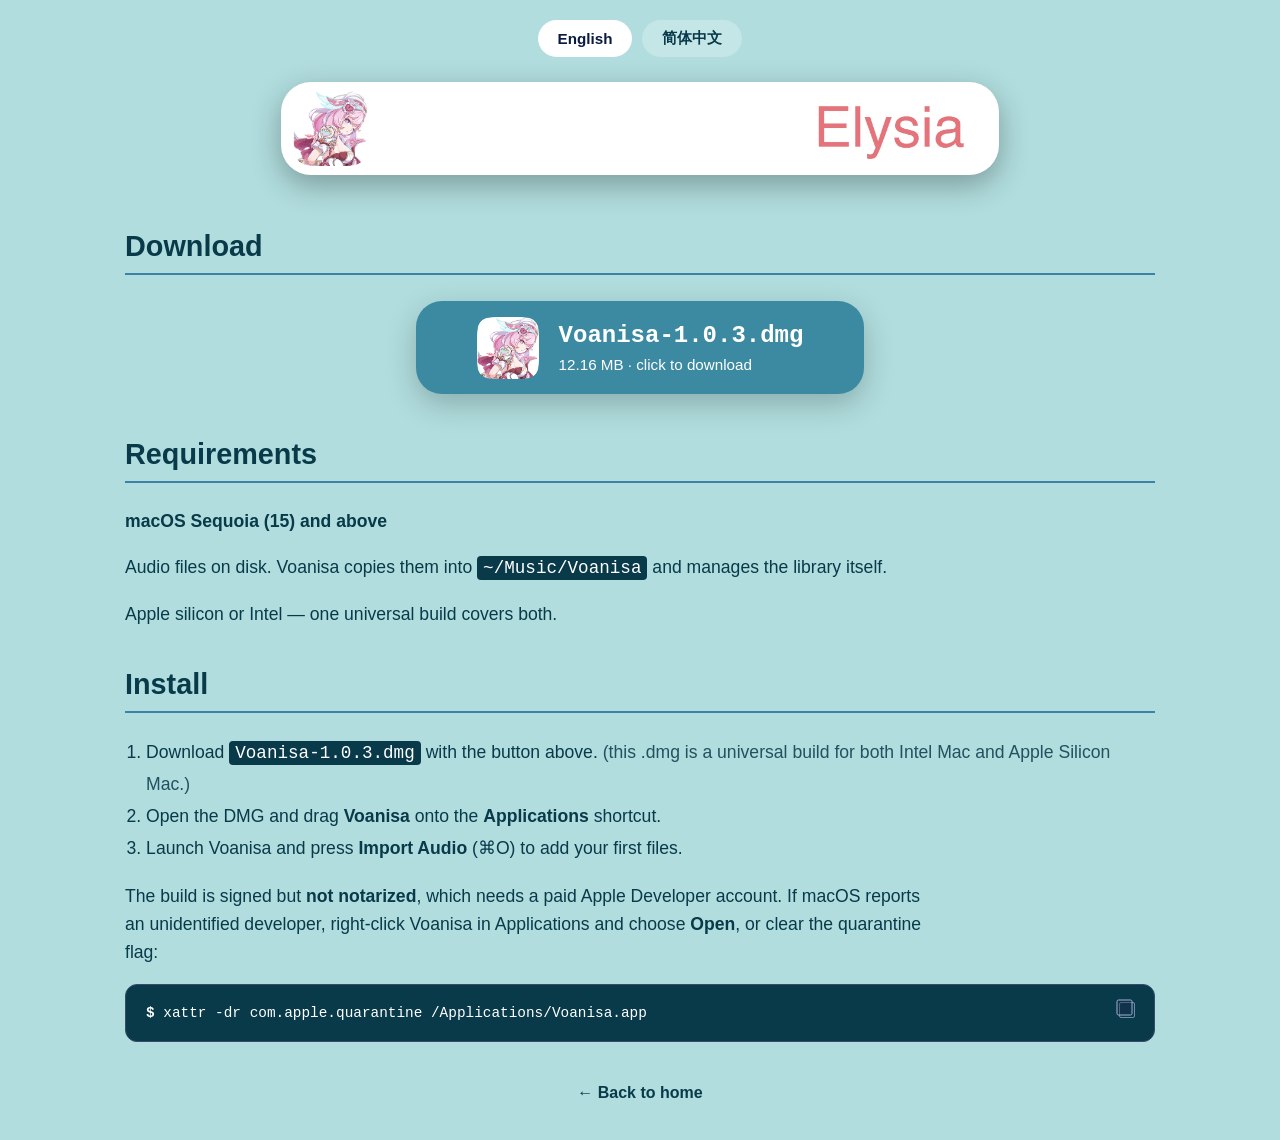
==== Downloads/index.html @ 9d199e4e "Paint the download card in the new blue" ====
<!DOCTYPE html>
<html lang="en" class="lang-en">
<head>
    <meta charset="UTF-8">
    <meta name="viewport" content="width=device-width, initial-scale=1.0, maximum-scale=1.0, user-scalable=yes">
    <title>Download Voanisa</title>
    <style>
        /* 正文栏宽度：各栏目标题下的横线要等长，就得让正文栏有确定宽度。
           原先 .content-section 只有内联的 padding，宽度由最长段落撑开，随内容
           浮动（实测 1069px），横线长度因此对不齐。1030px 正文 + 左右各 20px
           padding = 1070px。 */
        :root {
            --ink: #083A4A;
            --rule: #3C82A6;
            --card: #3C8AA1;
            --content-column: 1070px;
        }

        body {
            background-color: #B1DDDE;
            color: var(--ink);
            font-family: -apple-system, BlinkMacSystemFont, "Segoe UI", Roboto, Helvetica, Arial, sans-serif;
            display: flex;
            flex-direction: column;
            align-items: center;
            justify-content: center;
            min-height: 100vh;
            text-align: center;
            margin: 0;
            padding: 20px;
            box-sizing: border-box;
        }

        /* 顶部卡片：与主页保持一致，白边相比原来缩小 50%。
           logo 高 50px；卡片高 70px -> 上下白边各 10px；
           左右白边由 padding 决定，25px -> 12.5px。 */
        .logo-wrapper {
            background-color: #ffffff;
            border-radius: 30px;
            padding: 9px 12.5px;
            display: flex;
            align-items: center;
            justify-content: center;
            gap: 0;
            margin-bottom: 25px;
            box-shadow: 0 10px 30px rgba(0,0,0,0.3);
            min-height: 87.5px;
            box-sizing: border-box;
        }

        /* 相比原来扩大 50%：高度 50px -> 75px（width: auto 保持长宽同比） */
        .logo-img {
            height: 75px;
            width: auto;
            display: block;
            /* 圆角方形（此前试过胶囊形，现改回） */
            border-radius: 18px;
        }

        .logo-img.logo-3 {
            display: none !important;
        }

        /* ========== 电脑端版本号一行，有空格 ========== */
        .version-block .v-line {
            display: inline;
        }
        .version-block .v-line:first-child::after {
            content: "\00a0\00a0\00a0\00a0\00a0\00a0";
            white-space: pre;
        }

        p {
            font-size: 1.1rem;
            line-height: 1.6;
            
            max-width: 800px;
            text-align: left;
            word-break: break-word;
            overflow-wrap: break-word;
            hyphens: auto;
        }

        /* 宽度贴合文字：由脚本按「两个按钮中较宽的那个」统一设置，
           因此两者等宽又不会在宽屏上被拉伸。 */
        .btn-github {
            display: inline-block;
            background-color: var(--ink);
            color: #ffffff;
            padding: 14px 32px;
            border-radius: 30px;
            text-decoration: none;
            font-weight: 600;
            font-size: 1.1rem;
            transition: transform 0.2s ease, box-shadow 0.2s ease;
            text-align: center;
            box-sizing: border-box;
            white-space: nowrap;
        }

        .btn-github:hover {
            transform: translateY(-2px);
            box-shadow: 0 8px 20px rgba(255,255,255,0.2);
        }

        .code-container {
            position: relative;
            margin-bottom: 20px;
            max-width: 100%;
            box-sizing: border-box;
        }

        pre {
            background-color: var(--ink);
            border-radius: 12px;
            padding: 20px;
            overflow-x: auto;
            color: #ffffff;
            font-family: 'Menlo', 'Monaco', 'Courier New', monospace;
            border: 1px solid #3a4a6a;
            font-size: 0.9rem;
            white-space: pre-wrap;
            word-break: break-all;
            overflow-wrap: break-word;
            text-align: left;
            margin: 0;
            padding-right: 20px;
        }

        /* 有复制按钮的pre，添加右侧padding */
        .code-container.has-copy-btn pre {
            padding-right: 70px;
        }

        .code-dollar {
            color: #ffffff;
            font-weight: bold;
        }

        /* 行内代码（如 Voanisa-1.0.8.dmg）整体不拆分：一行放不下时整块挪到下一行，
           而不是在「.」处断成两半。只有单块长过一整行时才允许断开，避免溢出。 */
        code {
            white-space: nowrap;
            word-break: normal;
            overflow-wrap: break-word;
            hyphens: none;
        }

        .copy-btn {
            position: absolute;
            top: 12px;
            right: 12px;
            background: transparent;
            border: none;
            cursor: pointer;
            padding: 6px;
            border-radius: 6px;
            transition: background 0.2s ease;
            display: flex;
            align-items: center;
            justify-content: center;
        }

        .copy-btn:hover {
            background-color: rgba(255, 255, 255, 0.08);
        }

        .copy-icon {
            position: relative;
            width: 18px;
            height: 18px;
        }

        .square-back {
            position: absolute;
            top: 0;
            left: 0;
            width: 14px;
            height: 14px;
            border: 1.5px solid #a0b0d0;
            border-radius: 2px;
            opacity: 0.7;
            transition: all 0.2s ease;
        }

        .square-front {
            position: absolute;
            bottom: 0;
            right: 0;
            width: 14px;
            height: 14px;
            border: 1.5px solid #a0b0d0;
            border-radius: 2px;
            background-color: rgba(30, 42, 74, 0.4);
            transition: all 0.2s ease;
            transform: translate(-4.5px, -4.5px);
        }

        .copy-btn:hover .square-back,
        .copy-btn:hover .square-front {
            border-color: #ffffff;
        }

        .copy-btn.copied .square-back,
        .copy-btn.copied .square-front {
            background-color: #ffffff;
            border-color: transparent;
            opacity: 1;
        }

        .contact-section {
            margin-top: 40px;
            padding: 20px 0;
            text-align: center;
        }

        .contact-section h2 {
            font-size: 2rem;
            color: var(--ink);
            font-weight: bold;
            margin-bottom: 8px;
            display: inline-block;
        }

        .contact-divider {
            width: 60px;
            height: 2px;
            background-color: var(--rule);
            margin: 0 auto 20px auto;
        }

        .contact-items {
            display: flex;
            flex-direction: column;
            align-items: center;
            gap: 12px;
            margin-bottom: 12px;
        }

        .contact-item {
            display: flex;
            align-items: center;
            gap: 8px;
            color: var(--ink);
            font-size: 1.1rem;
        }

        .contact-label {
            font-weight: bold;
            color: var(--ink);
        }

        .contact-item a {
            color: var(--ink);
            text-decoration: none;
            transition: opacity 0.2s;
        }

        .contact-item a:hover {
            text-decoration: underline;
            opacity: 0.8;
        }

        .contact-hint {
            font-size: 0.85rem;
            color: var(--ink);
            opacity: 0.7;
            margin-top: 6px;
        }

        .disclaimer-container {
            width: 100%;
            max-width: 800px;
            margin: 0 auto;
            padding-top: 20px;
            text-align: left;
            box-sizing: border-box;
        }

        .disclaimer {
            font-size: 0.75rem;
            color: var(--ink);
            opacity: 0.7;
            line-height: 1.4;
            word-wrap: break-word;
            word-break: break-word;
        }

        .disclaimer p {
            margin-bottom: 4px;
            padding-left: 2em;
            text-indent: -2em;
        }

        .install-note {
            font-size: 1.1rem;
            line-height: 1.6;
            
            max-width: 800px;
            text-align: left;
            color: var(--ink);
            margin-top: 0;
            margin-bottom: 10px;
            word-break: break-word;
            overflow-wrap: break-word;
        }
        .install-note strong {
            font-weight: bold;
            color: var(--ink);
        }
        .install-note .small-link-text {
            font-size: 0.825rem;
            display: inline-block;
        }
        .install-note a {
            color: var(--ink);
            text-decoration: underline;
        }
        .install-note a:hover {
            opacity: 0.8;
        }

        /* 正文栏本身要有确定宽度，横线长度才稳定 */
        .content-section {
            width: 100%;
            max-width: var(--content-column);
            box-sizing: border-box;
        }

        /* 修改所有正文段落和标题的换行 */
        .content-section h2 {
            word-break: break-word;
            overflow-wrap: break-word;
        }

        .content-section p {
            word-break: break-word;
            overflow-wrap: break-word;
            hyphens: auto;
        }

        /* 特别处理无复制按钮的pre */
        .code-container:not(.has-copy-btn) pre {
            padding-right: 20px;
            word-break: break-all;
            overflow-wrap: anywhere;
        }

        /* ========== 手机端 ========== */
        @media (max-width: 690.98px) {
            .logo-img.logo-1,
            .logo-img.logo-2 {
                display: none !important;
            }
            .logo-img.logo-3 {
                display: block !important;
                /* 与桌面同样扩大 50%：42px -> 63px */
                height: 63px;
            }
            /* 移动端与主页一致：logo 高 42px，卡片高 61px -> 上下白边各 9.5px，左右 9px */
            .logo-wrapper {
                padding: 8px 9px !important;
                min-height: 76.25px;
                box-sizing: border-box;
            }

            .version-block .v-line {
                display: block !important;
                margin: 0 !important;
                line-height: 1.6 !important;
            }
            .version-block .v-line:first-child::after {
                content: "" !important;
            }
            .version-block {
                text-align: center !important;
                letter-spacing: 0 !important;
                font-size: 0.95rem !important;
                margin-top: -10px !important;
                margin-bottom: 30px !important;
            }

            .tagline {
                text-align: center !important;
            }
        }

        /* ===== 强制 Demo 图片居中且与代码块等宽 ===== */
        .demo-pictures {
            margin-top: 10px;
            width: 100%;
            display: flex;
            flex-direction: column;
            align-items: center;
            justify-content: center;
            box-sizing: border-box;
        }

        .demo-pictures p {
            width: 100%;
            margin: 16px 0;
            text-align: center;
            display: flex;
            justify-content: center;
            box-sizing: border-box;
        }

        .demo-pictures img {
            display: block;
            width: 100% !important;
            max-width: 100% !important;
            height: auto;
            margin: 0 auto !important;
            border-radius: 8px;
            box-shadow: 0 8px 24px rgba(0,0,0,0.4);
            border: 1px solid #2a3a5a;
            box-sizing: border-box;
            object-fit: contain;
        }

        @media (max-width: 690.98px) {
            .demo-pictures img {
                width: 100% !important;
                max-width: 100% !important;
                margin: 0 auto !important;
            }
        }

        /* ===== 新增：环境要求粗体样式 ===== */
        .env-requirements {
            font-size: 1.1rem;
            line-height: 1.6;
            
            max-width: 800px;
            text-align: left;
            color: var(--ink);
            font-weight: bold;
            margin: 10px 0 20px 0;
            word-break: break-word;
            overflow-wrap: break-word;
        }

        /* ========== 语言切换 ========== */
        .lang-switch {
            display: flex;
            gap: 10px;
            margin-bottom: 25px;
        }

        .lang-btn {
            background-color: rgba(255,255,255,0.25);
            color: var(--ink);
            border: none;
            padding: 8px 20px;
            border-radius: 20px;
            font-family: inherit;
            font-size: 0.95rem;
            font-weight: 600;
            cursor: pointer;
            transition: background-color 0.2s ease, transform 0.2s ease;
        }

        .lang-btn:hover {
            background-color: rgba(255,255,255,0.4);
            transform: translateY(-1px);
        }

        .lang-btn.active {
            background-color: #ffffff;
            color: #0a1b3f;
        }

        /* 只显示当前语言的内容 */
        .lang-zh [data-lang="en"],
        .lang-en [data-lang="zh"] {
            display: none !important;
        }

        /* ========== 下载按钮 ========== */
        /* 标题下的横线要和下面各栏目的等长。下面各栏目的横线撑满正文栏内容框，
           即 --content-column 减去左右各 20px 的 padding，所以这里也用同一算式，
           再用 auto 外边距居中，两端即与正文栏对齐。 */
        .download-heading {
            font-size: 1.8rem;
            border-bottom: 2px solid var(--rule);
            padding-bottom: 10px;
            width: calc(min(100%, var(--content-column)) - 40px);
            margin: 30px auto 0;
            text-align: left;
            box-sizing: border-box;
        }

        /* 下载卡片：居中，宽度占 75% 且不超过 448px，宽高比 4.8:1，
           并限制最大高度，避免在宽窗口上被拉成一大块。

           图标/文字的上下留白 = (卡片高度 - 图标高度) / 2，padding 会被居中
           吸收掉，改它看不出区别，只能靠降高度。原来 560px 宽、4.5:1，高
           124.4px，图标(62px)上下各留 31.2px。现在宽减 20% 到 448px，高减
           25% 到 93.3px，即 4.8:1，留白随之减半到 15.7px。 */
        .download-card {
            display: flex;
            align-items: center;
            justify-content: center;
            gap: 20px;
            width: 75%;
            max-width: 448px;
            aspect-ratio: 4.8 / 1;
            max-height: 94px;
            margin: 26px auto 0;
            padding: 7px 22px;
            background-color: var(--card);
            border-radius: 26px;
            text-decoration: none;
            box-sizing: border-box;
            box-shadow: 0 10px 30px rgba(0,0,0,0.22);
            transition: transform 0.2s ease, box-shadow 0.2s ease;
        }

        .download-card:hover {
            transform: translateY(-2px);
            box-shadow: 0 14px 34px rgba(0,0,0,0.30);
        }

        /* 图标尺寸受限，不随卡片无限放大 */
        .download-card-icon {
            height: 62px;
            width: auto;
            border-radius: 14px;
            display: block;
            flex-shrink: 0;
        }

        .download-card-text {
            display: flex;
            flex-direction: column;
            align-items: flex-start;   /* 文件名与大小左对齐 */
            text-align: left;          /* 覆盖 body 的居中 */
            gap: 5px;
            color: #ffffff;
            min-width: 0;
        }

        .download-card-name {
            font-family: ui-monospace, SFMono-Regular, Menlo, Consolas, monospace;
            font-size: 1.5rem;
            font-weight: 700;
            line-height: 1.2;
            word-break: break-all;
        }

        .download-card-size {
            font-size: 0.95rem;
            
        }

        /* 窄屏：卡片过扁会挤，改为更高更宽 */
        @media (max-width: 690.98px) {
            .download-heading {
                font-size: 1.5rem;
            }
            .download-card {
                width: 92%;
                max-width: none;
                aspect-ratio: 4.5 / 1;
                max-height: none;
                gap: 12px;
                padding: 6px 16px;
                border-radius: 18px;
            }
            .download-card-icon {
                height: 46px;
                border-radius: 11px;
            }
            .download-card-name {
                font-size: 1.05rem;
            }
            .download-card-size {
                font-size: 0.85rem;
            }
        }

        .back-home {
            display: inline-block;
            color: var(--ink);
            text-decoration: none;
            font-weight: 600;
            font-size: 1rem;
        }

        .back-home:hover {
            text-decoration: underline;
        }
    </style>
</head>
<body>

    <div class="lang-switch">
        <button class="lang-btn active" type="button" data-lang-set="en" onclick="setLanguage('en')">English</button>
        <button class="lang-btn" type="button" data-lang-set="zh" onclick="setLanguage('zh')">简体中文</button>
    </div>

    <div class="logo-wrapper">
        <img src="../images/logo1.jpg" alt="Voanisa icon" class="logo-img logo-1">
        <img src="../images/logo2.jpg" alt="Voanisa" class="logo-img logo-2">
        <img src="../images/logo3.jpg" alt="Voanisa" class="logo-img logo-3">
    </div>

    <h2 class="download-heading" data-lang="en">Download</h2>
    <h2 class="download-heading" data-lang="zh">下载</h2>

    <a href="https://github.com/Sha0huaZhang/Voanisa/releases/latest/download/Voanisa-1.0.3.dmg" class="download-card">
        <img src="../images/logo1.jpg" alt="" class="download-card-icon">
        <span class="download-card-text">
            <span class="download-card-name">Voanisa-1.0.3.dmg</span>
            <span class="download-card-size" data-lang="en">12.16 MB · click to download</span>
            <span class="download-card-size" data-lang="zh">12.16 MB · 点击下载</span>
        </span>
    </a>

    <div class="content-section" style="margin: 0 auto; padding: 20px; color: var(--ink); text-align: left;">

        <h2 style="font-size: 1.8rem; border-bottom: 2px solid var(--rule); padding-bottom: 10px;" data-lang="en">Requirements</h2>
        <h2 style="font-size: 1.8rem; border-bottom: 2px solid var(--rule); padding-bottom: 10px;" data-lang="zh">系统要求</h2>
        <p style="font-size: 1.1rem; line-height: 1.6; font-weight: bold;" data-lang="en">macOS Sequoia (15) and above</p>
        <p style="font-size: 1.1rem; line-height: 1.6; font-weight: bold;" data-lang="zh">macOS Sequoia (15) 或更高版本</p>
        <p style="font-size: 1.1rem; line-height: 1.6; " data-lang="en">Audio files on disk. Voanisa copies them into <code style="background-color: var(--ink); color: #ffffff; padding: 2px 6px; border-radius: 4px;">~/Music/Voanisa</code> and manages the library itself.</p>
        <p style="font-size: 1.1rem; line-height: 1.6; " data-lang="zh">本地磁盘上的音频文件。Voanisa 会把它们复制到 <code style="background-color: var(--ink); color: #ffffff; padding: 2px 6px; border-radius: 4px;">~/Music/Voanisa</code>，并自行管理曲库。</p>
        <p style="font-size: 1.1rem; line-height: 1.6; " data-lang="en">Apple silicon or Intel — one universal build covers both.</p>
        <p style="font-size: 1.1rem; line-height: 1.6; " data-lang="zh">Apple 芯片或 Intel 均可 —— 通用版已同时支持。</p>

        <h2 style="font-size: 1.8rem; border-bottom: 2px solid var(--rule); padding-bottom: 10px; margin-top: 40px;" data-lang="en">Install</h2>
        <h2 style="font-size: 1.8rem; border-bottom: 2px solid var(--rule); padding-bottom: 10px; margin-top: 40px;" data-lang="zh">安装</h2>

        <ol style="font-size: 1.1rem; line-height: 1.8; padding-left: 1.2em;" data-lang="en">
            <li>Download <code style="background-color: var(--ink); color: #ffffff; padding: 2px 6px; border-radius: 4px;">Voanisa-1.0.3.dmg</code> with the button above. <span style="opacity: 0.85;">(this .dmg is a universal build for both Intel Mac and Apple Silicon Mac.)</span></li>
            <li>Open the DMG and drag <strong>Voanisa</strong> onto the <strong>Applications</strong> shortcut.</li>
            <li>Launch Voanisa and press <strong>Import Audio</strong> (⌘O) to add your first files.</li>
        </ol>
        <ol style="font-size: 1.1rem; line-height: 1.8; padding-left: 1.2em;" data-lang="zh">
            <li>点击上方按钮下载 <code style="background-color: var(--ink); color: #ffffff; padding: 2px 6px; border-radius: 4px;">Voanisa-1.0.3.dmg</code>。<span style="opacity: 0.85;">（此 .dmg 为 Intel Mac 和 Apple Silicon Mac 通用版本）</span></li>
            <li>打开 DMG，把 <strong>Voanisa</strong> 拖到 <strong>Applications</strong> 快捷方式上。</li>
            <li>启动 Voanisa，点「导入音频」（⌘O）添加第一批文件。</li>
        </ol>

        <p style="font-size: 1.1rem; line-height: 1.6; " data-lang="en">
            The build is signed but <strong>not notarized</strong>, which needs a paid Apple Developer account. If macOS reports an unidentified developer, right-click Voanisa in Applications and choose <strong>Open</strong>, or clear the quarantine flag:
        </p>
        <p style="font-size: 1.1rem; line-height: 1.6; " data-lang="zh">
            安装包已签名，但<strong>未公证</strong>（公证需要付费的 Apple 开发者账号）。如果 macOS 提示「无法验证开发者」，可在「应用程序」中右键 Voanisa 选择<strong>打开</strong>，或清除下载隔离标记：
        </p>
        <div class="code-container has-copy-btn">
            <button class="copy-btn" onclick="copyCode(this)">
                <div class="copy-icon">
                    <div class="square-back"></div>
                    <div class="square-front"></div>
                </div>
            </button>
            <pre><span class="code-dollar">$</span> xattr -dr com.apple.quarantine /Applications/Voanisa.app</pre>
        </div>

        <div style="text-align: center; margin-top: 42px;">
            <a href="../" class="back-home">
                <span data-lang="en">&larr; Back to home</span>
                <span data-lang="zh">&larr; 返回首页</span>
            </a>
        </div>
    </div>

    <script>
        function copyCode(btn) {
            const pre = btn.parentElement.querySelector('pre');
            if (!pre) return;
            let text = pre.textContent;
            text = text.replace(/^\$\s/, '');
            navigator.clipboard.writeText(text).then(() => {
                btn.classList.add('copied');
                setTimeout(() => {
                    btn.classList.remove('copied');
                }, 2000);
            }).catch(err => {
                console.error('Failed to copy text: ', err);
            });
        }

        function setLanguage(lang) {
            const root = document.documentElement;
            root.classList.remove('lang-en', 'lang-zh');
            root.classList.add('lang-' + lang);
            root.lang = (lang === 'zh') ? 'zh-Hans' : 'en';
            document.querySelectorAll('.lang-btn').forEach(function (btn) {
                btn.classList.toggle('active', btn.getAttribute('data-lang-set') === lang);
            });
            try { localStorage.setItem('elysia-lang', lang); } catch (e) {}
            // 文字变了，按钮宽度需要重算（等一帧让显示切换生效）
            if (typeof equalizeButtons === 'function') {
                requestAnimationFrame(equalizeButtons);
            }
        }

        // 顶部两个按钮等宽：取两者中较宽的那个作为统一宽度。
        // 用脚本而不是 flex 拉伸，是因为拉伸会把按钮撑得比文字宽很多。
        function equalizeButtons() {
            const buttons = Array.from(document.querySelectorAll('.btn-github'))
                .filter(function (b) { return b.offsetParent !== null; });
            if (buttons.length < 2) return;
            buttons.forEach(function (b) { b.style.minWidth = ''; });
            const widest = Math.max.apply(null, buttons.map(function (b) {
                return b.getBoundingClientRect().width;
            }));
            buttons.forEach(function (b) { b.style.minWidth = widest + 'px'; });
        }

        (function () {
            let saved = null;
            try { saved = localStorage.getItem('elysia-lang'); } catch (e) {}
            if (saved !== 'en' && saved !== 'zh') {
                const nav = (navigator.language || 'en').toLowerCase();
                saved = nav.indexOf('zh') === 0 ? 'zh' : 'en';
            }
            setLanguage(saved);
            equalizeButtons();
            window.addEventListener('resize', equalizeButtons);
            // 字体加载完成后字宽会变，需要重算
            if (document.fonts && document.fonts.ready) {
                document.fonts.ready.then(equalizeButtons);
            }
        })();
    </script>

</body>
</html>
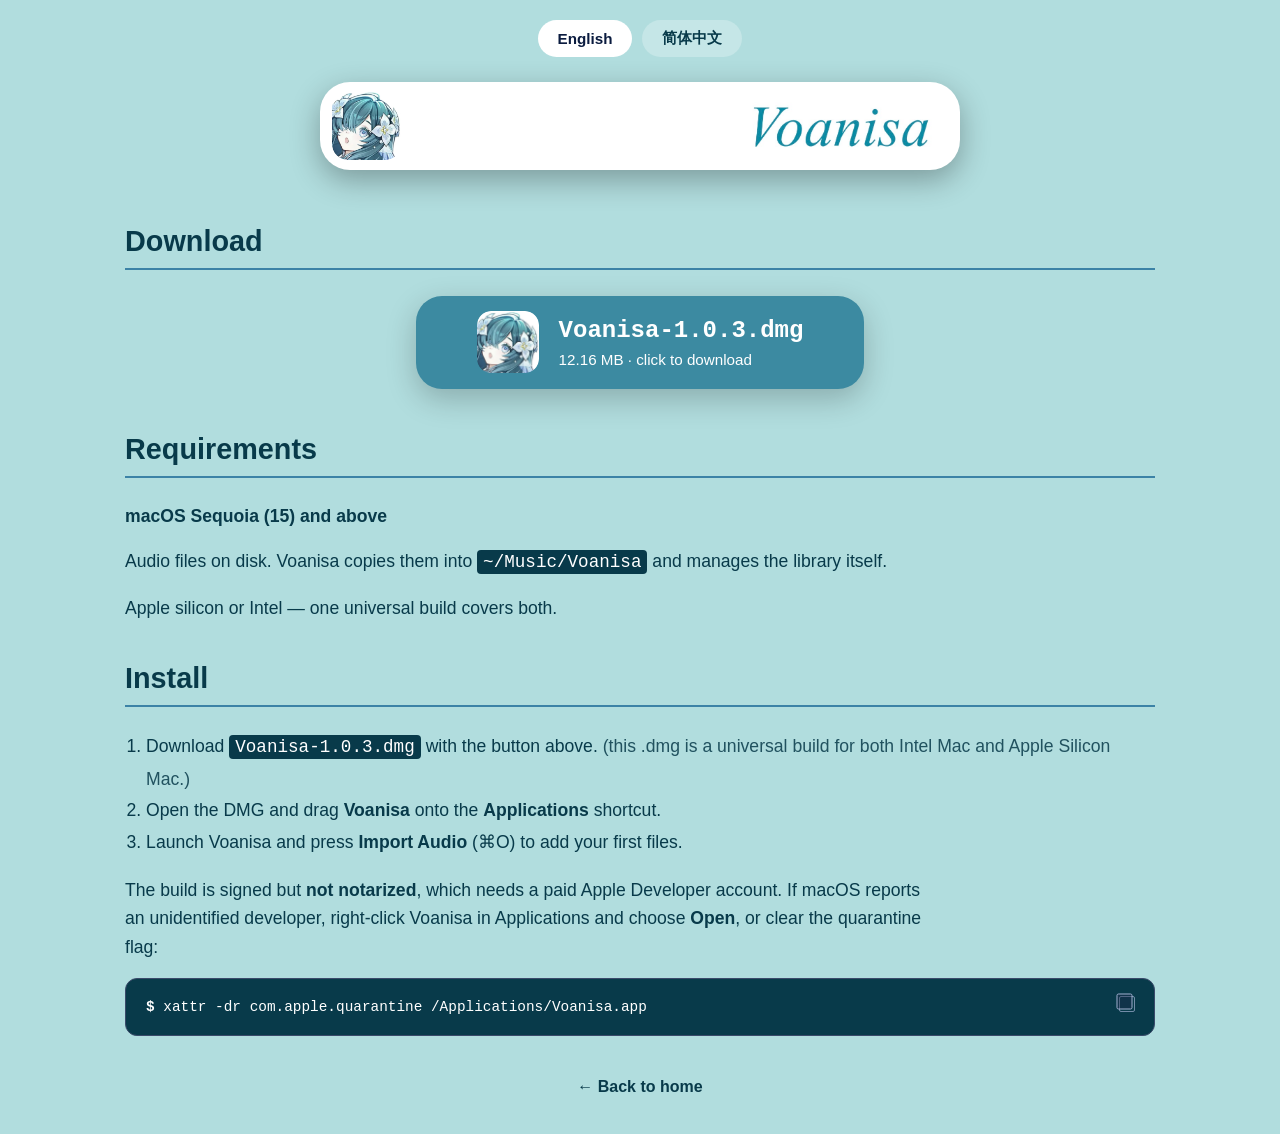
==== commit eababa43: "Use the Voanisa brand logos" ====
--- a/Downloads/index.html
+++ b/Downloads/index.html
@@ -50,11 +50,11 @@
 
         /* 相比原来扩大 50%：高度 50px -> 75px（width: auto 保持长宽同比） */
         .logo-img {
-            height: 75px;
+            height: 69px;
             width: auto;
             display: block;
             /* 圆角方形（此前试过胶囊形，现改回） */
-            border-radius: 18px;
+            border-radius: 16px;
         }
 
         .logo-img.logo-3 {
@@ -355,12 +355,13 @@
             .logo-img.logo-3 {
                 display: block !important;
                 /* 与桌面同样扩大 50%：42px -> 63px */
-                height: 63px;
+                height: auto;
+                max-width: 100%;
             }
             /* 移动端与主页一致：logo 高 42px，卡片高 61px -> 上下白边各 9.5px，左右 9px */
             .logo-wrapper {
                 padding: 8px 9px !important;
-                min-height: 76.25px;
+                min-height: 79px;
                 box-sizing: border-box;
             }
 
@@ -565,7 +566,7 @@
                 max-height: none;
                 gap: 12px;
                 padding: 6px 16px;
-                border-radius: 18px;
+                border-radius: 16px;
             }
             .download-card-icon {
                 height: 46px;
@@ -600,16 +601,16 @@
     </div>
 
     <div class="logo-wrapper">
-        <img src="../images/logo1.jpg" alt="Voanisa icon" class="logo-img logo-1">
-        <img src="../images/logo2.jpg" alt="Voanisa" class="logo-img logo-2">
-        <img src="../images/logo3.jpg" alt="Voanisa" class="logo-img logo-3">
+        <img src="../images/logo1.png?v=2" alt="Voanisa icon" class="logo-img logo-1">
+        <img src="../images/logo2.jpg?v=2" alt="Voanisa" class="logo-img logo-2">
+        <img src="../images/logo3.jpg?v=2" alt="Voanisa" class="logo-img logo-3">
     </div>
 
     <h2 class="download-heading" data-lang="en">Download</h2>
     <h2 class="download-heading" data-lang="zh">下载</h2>
 
     <a href="https://github.com/Sha0huaZhang/Voanisa/releases/latest/download/Voanisa-1.0.3.dmg" class="download-card">
-        <img src="../images/logo1.jpg" alt="" class="download-card-icon">
+        <img src="../images/logo1.png?v=2" alt="" class="download-card-icon">
         <span class="download-card-text">
             <span class="download-card-name">Voanisa-1.0.3.dmg</span>
             <span class="download-card-size" data-lang="en">12.16 MB · click to download</span>
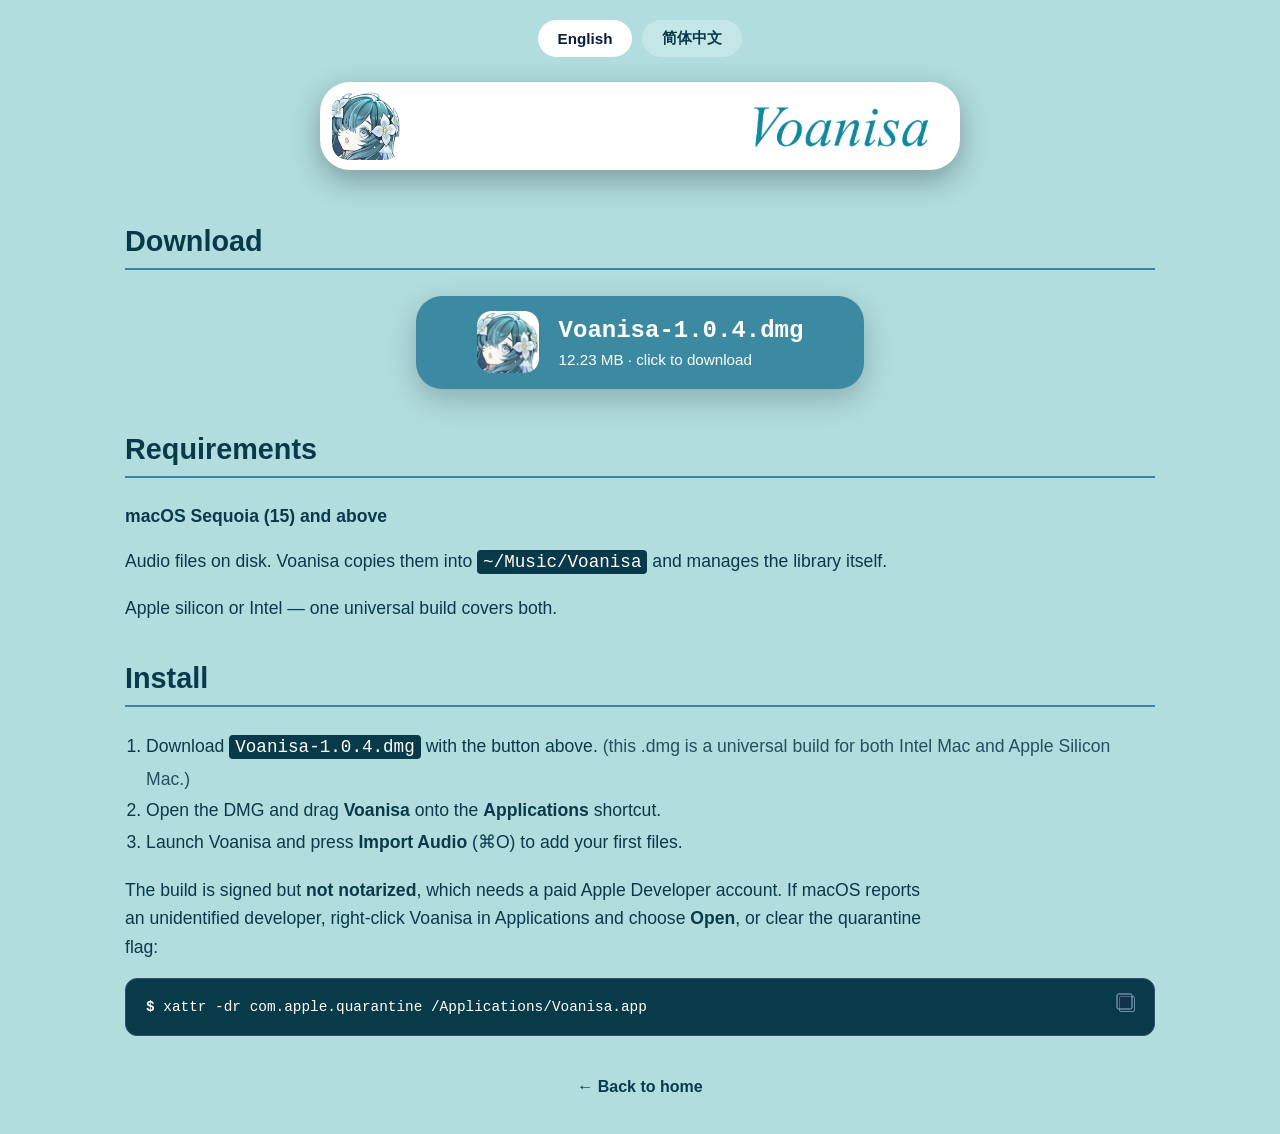
==== commit 1f6572d2: "Publish 1.0.4 on the site" ====
--- a/Downloads/index.html
+++ b/Downloads/index.html
@@ -609,12 +609,12 @@
     <h2 class="download-heading" data-lang="en">Download</h2>
     <h2 class="download-heading" data-lang="zh">下载</h2>
 
-    <a href="https://github.com/Sha0huaZhang/Voanisa/releases/latest/download/Voanisa-1.0.3.dmg" class="download-card">
+    <a href="https://github.com/Sha0huaZhang/Voanisa/releases/latest/download/Voanisa-1.0.4.dmg" class="download-card">
         <img src="../images/logo1.png?v=2" alt="" class="download-card-icon">
         <span class="download-card-text">
-            <span class="download-card-name">Voanisa-1.0.3.dmg</span>
-            <span class="download-card-size" data-lang="en">12.16 MB · click to download</span>
-            <span class="download-card-size" data-lang="zh">12.16 MB · 点击下载</span>
+            <span class="download-card-name">Voanisa-1.0.4.dmg</span>
+            <span class="download-card-size" data-lang="en">12.23 MB · click to download</span>
+            <span class="download-card-size" data-lang="zh">12.23 MB · 点击下载</span>
         </span>
     </a>
 
@@ -633,12 +633,12 @@
         <h2 style="font-size: 1.8rem; border-bottom: 2px solid var(--rule); padding-bottom: 10px; margin-top: 40px;" data-lang="zh">安装</h2>
 
         <ol style="font-size: 1.1rem; line-height: 1.8; padding-left: 1.2em;" data-lang="en">
-            <li>Download <code style="background-color: var(--ink); color: #ffffff; padding: 2px 6px; border-radius: 4px;">Voanisa-1.0.3.dmg</code> with the button above. <span style="opacity: 0.85;">(this .dmg is a universal build for both Intel Mac and Apple Silicon Mac.)</span></li>
+            <li>Download <code style="background-color: var(--ink); color: #ffffff; padding: 2px 6px; border-radius: 4px;">Voanisa-1.0.4.dmg</code> with the button above. <span style="opacity: 0.85;">(this .dmg is a universal build for both Intel Mac and Apple Silicon Mac.)</span></li>
             <li>Open the DMG and drag <strong>Voanisa</strong> onto the <strong>Applications</strong> shortcut.</li>
             <li>Launch Voanisa and press <strong>Import Audio</strong> (⌘O) to add your first files.</li>
         </ol>
         <ol style="font-size: 1.1rem; line-height: 1.8; padding-left: 1.2em;" data-lang="zh">
-            <li>点击上方按钮下载 <code style="background-color: var(--ink); color: #ffffff; padding: 2px 6px; border-radius: 4px;">Voanisa-1.0.3.dmg</code>。<span style="opacity: 0.85;">（此 .dmg 为 Intel Mac 和 Apple Silicon Mac 通用版本）</span></li>
+            <li>点击上方按钮下载 <code style="background-color: var(--ink); color: #ffffff; padding: 2px 6px; border-radius: 4px;">Voanisa-1.0.4.dmg</code>。<span style="opacity: 0.85;">（此 .dmg 为 Intel Mac 和 Apple Silicon Mac 通用版本）</span></li>
             <li>打开 DMG，把 <strong>Voanisa</strong> 拖到 <strong>Applications</strong> 快捷方式上。</li>
             <li>启动 Voanisa，点「导入音频」（⌘O）添加第一批文件。</li>
         </ol>
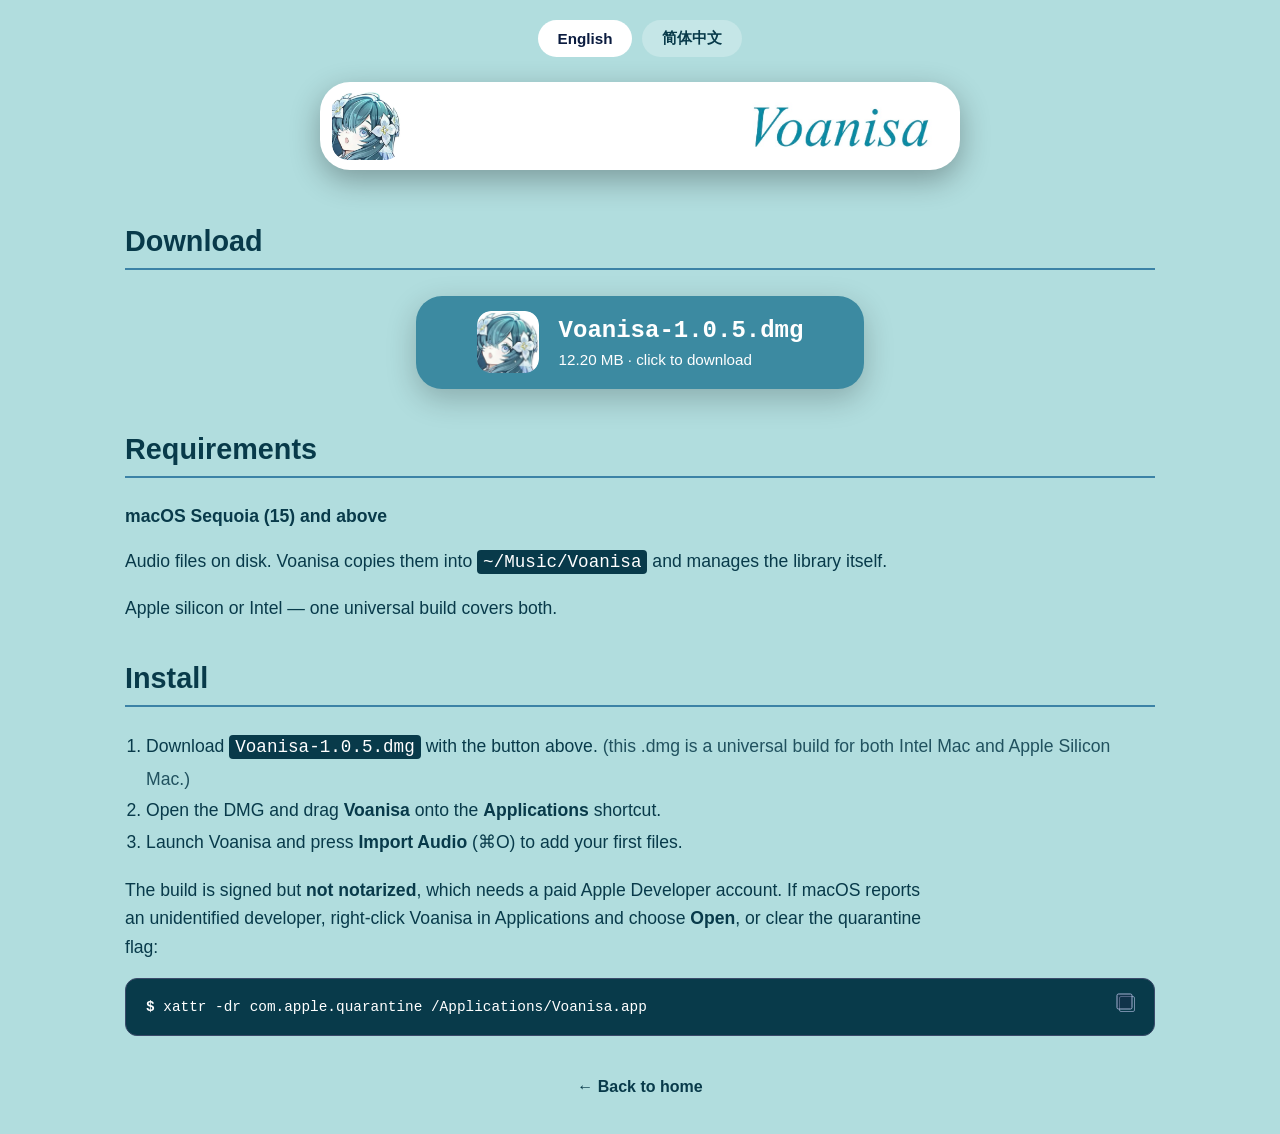
==== commit d92e0d73: "Publish 1.0.5 on the site" ====
--- a/Downloads/index.html
+++ b/Downloads/index.html
@@ -609,12 +609,12 @@
     <h2 class="download-heading" data-lang="en">Download</h2>
     <h2 class="download-heading" data-lang="zh">下载</h2>
 
-    <a href="https://github.com/Sha0huaZhang/Voanisa/releases/latest/download/Voanisa-1.0.4.dmg" class="download-card">
+    <a href="https://github.com/Sha0huaZhang/Voanisa/releases/latest/download/Voanisa-1.0.5.dmg" class="download-card">
         <img src="../images/logo1.png?v=2" alt="" class="download-card-icon">
         <span class="download-card-text">
-            <span class="download-card-name">Voanisa-1.0.4.dmg</span>
-            <span class="download-card-size" data-lang="en">12.23 MB · click to download</span>
-            <span class="download-card-size" data-lang="zh">12.23 MB · 点击下载</span>
+            <span class="download-card-name">Voanisa-1.0.5.dmg</span>
+            <span class="download-card-size" data-lang="en">12.20 MB · click to download</span>
+            <span class="download-card-size" data-lang="zh">12.20 MB · 点击下载</span>
         </span>
     </a>
 
@@ -633,12 +633,12 @@
         <h2 style="font-size: 1.8rem; border-bottom: 2px solid var(--rule); padding-bottom: 10px; margin-top: 40px;" data-lang="zh">安装</h2>
 
         <ol style="font-size: 1.1rem; line-height: 1.8; padding-left: 1.2em;" data-lang="en">
-            <li>Download <code style="background-color: var(--ink); color: #ffffff; padding: 2px 6px; border-radius: 4px;">Voanisa-1.0.4.dmg</code> with the button above. <span style="opacity: 0.85;">(this .dmg is a universal build for both Intel Mac and Apple Silicon Mac.)</span></li>
+            <li>Download <code style="background-color: var(--ink); color: #ffffff; padding: 2px 6px; border-radius: 4px;">Voanisa-1.0.5.dmg</code> with the button above. <span style="opacity: 0.85;">(this .dmg is a universal build for both Intel Mac and Apple Silicon Mac.)</span></li>
             <li>Open the DMG and drag <strong>Voanisa</strong> onto the <strong>Applications</strong> shortcut.</li>
             <li>Launch Voanisa and press <strong>Import Audio</strong> (⌘O) to add your first files.</li>
         </ol>
         <ol style="font-size: 1.1rem; line-height: 1.8; padding-left: 1.2em;" data-lang="zh">
-            <li>点击上方按钮下载 <code style="background-color: var(--ink); color: #ffffff; padding: 2px 6px; border-radius: 4px;">Voanisa-1.0.4.dmg</code>。<span style="opacity: 0.85;">（此 .dmg 为 Intel Mac 和 Apple Silicon Mac 通用版本）</span></li>
+            <li>点击上方按钮下载 <code style="background-color: var(--ink); color: #ffffff; padding: 2px 6px; border-radius: 4px;">Voanisa-1.0.5.dmg</code>。<span style="opacity: 0.85;">（此 .dmg 为 Intel Mac 和 Apple Silicon Mac 通用版本）</span></li>
             <li>打开 DMG，把 <strong>Voanisa</strong> 拖到 <strong>Applications</strong> 快捷方式上。</li>
             <li>启动 Voanisa，点「导入音频」（⌘O）添加第一批文件。</li>
         </ol>
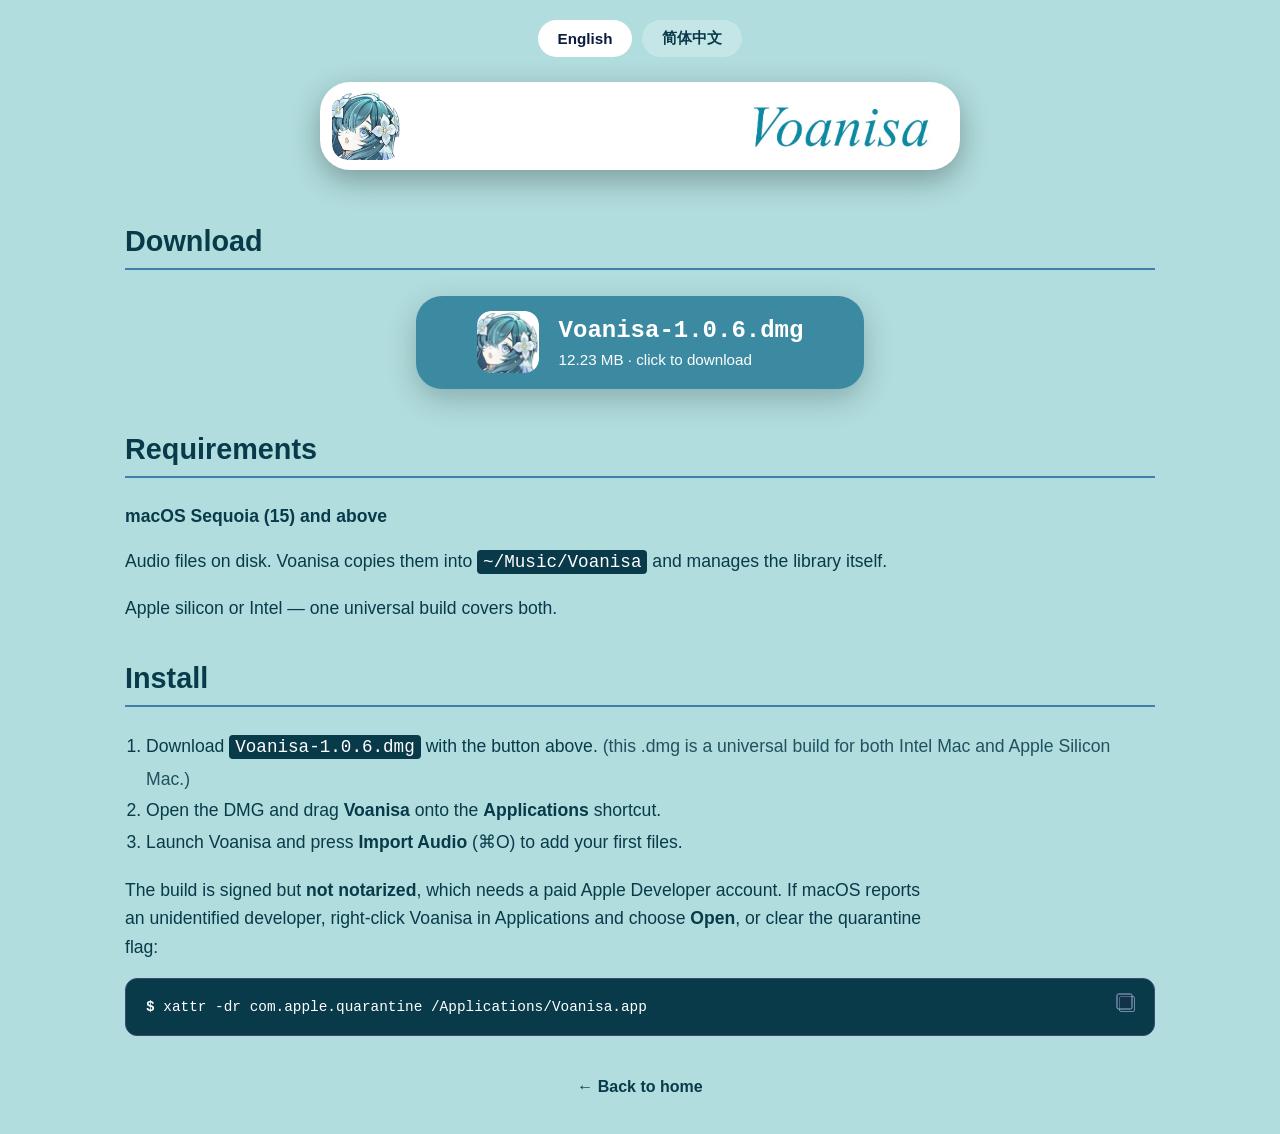
==== commit e85d6e44: "Publish 1.0.6 on the site" ====
--- a/Downloads/index.html
+++ b/Downloads/index.html
@@ -609,12 +609,12 @@
     <h2 class="download-heading" data-lang="en">Download</h2>
     <h2 class="download-heading" data-lang="zh">下载</h2>
 
-    <a href="https://github.com/Sha0huaZhang/Voanisa/releases/latest/download/Voanisa-1.0.5.dmg" class="download-card">
+    <a href="https://github.com/Sha0huaZhang/Voanisa/releases/latest/download/Voanisa-1.0.6.dmg" class="download-card">
         <img src="../images/logo1.png?v=2" alt="" class="download-card-icon">
         <span class="download-card-text">
-            <span class="download-card-name">Voanisa-1.0.5.dmg</span>
-            <span class="download-card-size" data-lang="en">12.20 MB · click to download</span>
-            <span class="download-card-size" data-lang="zh">12.20 MB · 点击下载</span>
+            <span class="download-card-name">Voanisa-1.0.6.dmg</span>
+            <span class="download-card-size" data-lang="en">12.23 MB · click to download</span>
+            <span class="download-card-size" data-lang="zh">12.23 MB · 点击下载</span>
         </span>
     </a>
 
@@ -633,12 +633,12 @@
         <h2 style="font-size: 1.8rem; border-bottom: 2px solid var(--rule); padding-bottom: 10px; margin-top: 40px;" data-lang="zh">安装</h2>
 
         <ol style="font-size: 1.1rem; line-height: 1.8; padding-left: 1.2em;" data-lang="en">
-            <li>Download <code style="background-color: var(--ink); color: #ffffff; padding: 2px 6px; border-radius: 4px;">Voanisa-1.0.5.dmg</code> with the button above. <span style="opacity: 0.85;">(this .dmg is a universal build for both Intel Mac and Apple Silicon Mac.)</span></li>
+            <li>Download <code style="background-color: var(--ink); color: #ffffff; padding: 2px 6px; border-radius: 4px;">Voanisa-1.0.6.dmg</code> with the button above. <span style="opacity: 0.85;">(this .dmg is a universal build for both Intel Mac and Apple Silicon Mac.)</span></li>
             <li>Open the DMG and drag <strong>Voanisa</strong> onto the <strong>Applications</strong> shortcut.</li>
             <li>Launch Voanisa and press <strong>Import Audio</strong> (⌘O) to add your first files.</li>
         </ol>
         <ol style="font-size: 1.1rem; line-height: 1.8; padding-left: 1.2em;" data-lang="zh">
-            <li>点击上方按钮下载 <code style="background-color: var(--ink); color: #ffffff; padding: 2px 6px; border-radius: 4px;">Voanisa-1.0.5.dmg</code>。<span style="opacity: 0.85;">（此 .dmg 为 Intel Mac 和 Apple Silicon Mac 通用版本）</span></li>
+            <li>点击上方按钮下载 <code style="background-color: var(--ink); color: #ffffff; padding: 2px 6px; border-radius: 4px;">Voanisa-1.0.6.dmg</code>。<span style="opacity: 0.85;">（此 .dmg 为 Intel Mac 和 Apple Silicon Mac 通用版本）</span></li>
             <li>打开 DMG，把 <strong>Voanisa</strong> 拖到 <strong>Applications</strong> 快捷方式上。</li>
             <li>启动 Voanisa，点「导入音频」（⌘O）添加第一批文件。</li>
         </ol>
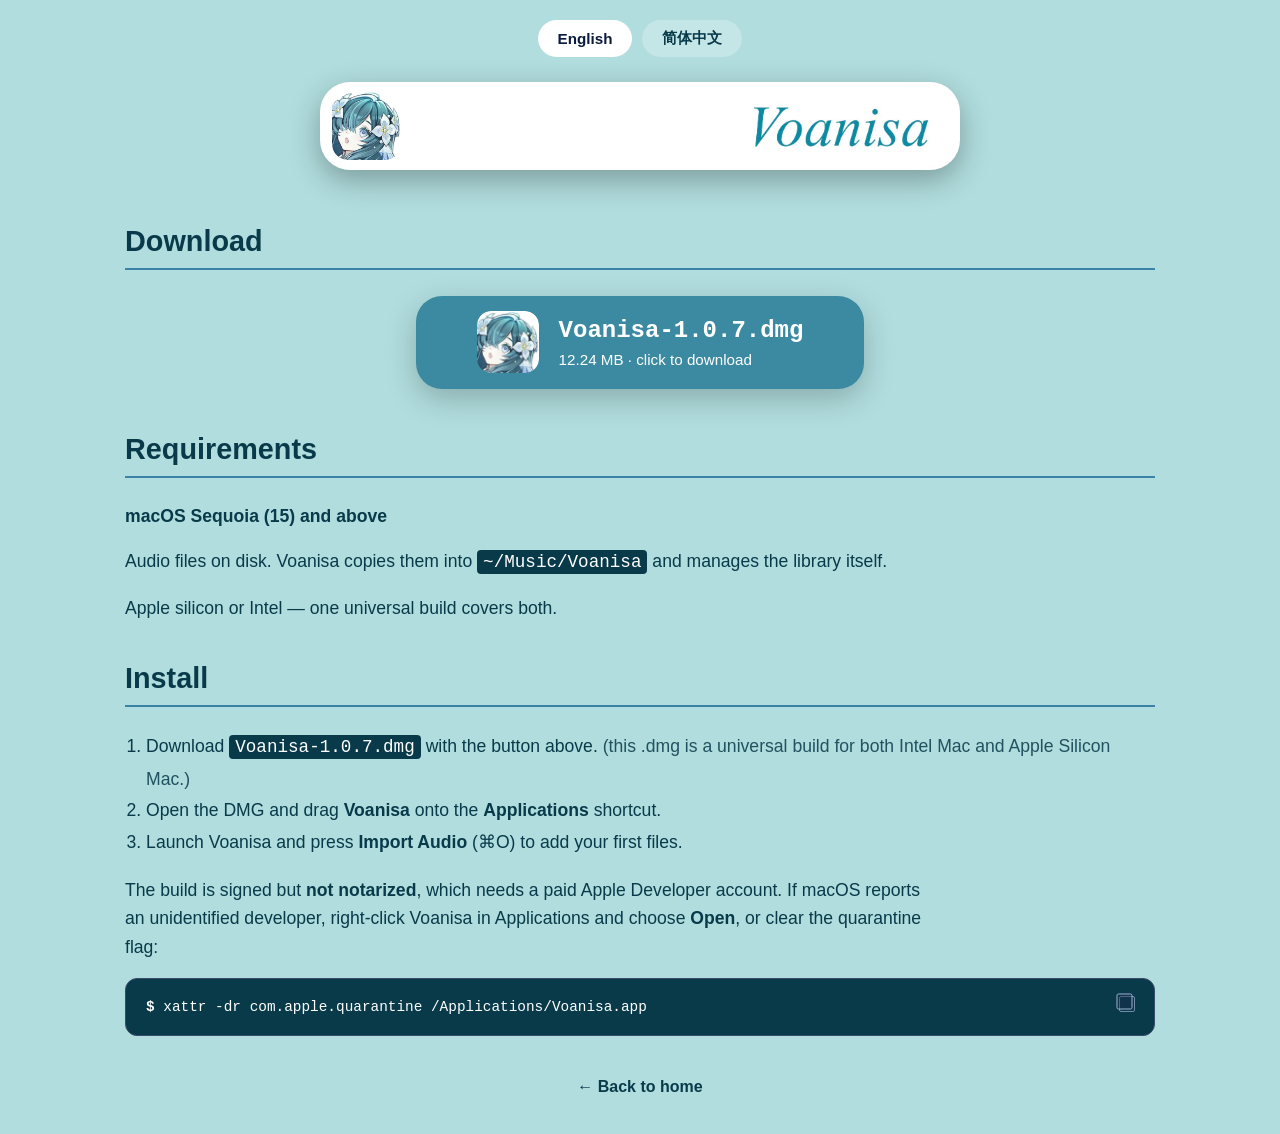
==== commit 152189aa: "Publish 1.0.7 on the site" ====
--- a/Downloads/index.html
+++ b/Downloads/index.html
@@ -609,12 +609,12 @@
     <h2 class="download-heading" data-lang="en">Download</h2>
     <h2 class="download-heading" data-lang="zh">下载</h2>
 
-    <a href="https://github.com/Sha0huaZhang/Voanisa/releases/latest/download/Voanisa-1.0.6.dmg" class="download-card">
+    <a href="https://github.com/Sha0huaZhang/Voanisa/releases/latest/download/Voanisa-1.0.7.dmg" class="download-card">
         <img src="../images/logo1.png?v=2" alt="" class="download-card-icon">
         <span class="download-card-text">
-            <span class="download-card-name">Voanisa-1.0.6.dmg</span>
-            <span class="download-card-size" data-lang="en">12.23 MB · click to download</span>
-            <span class="download-card-size" data-lang="zh">12.23 MB · 点击下载</span>
+            <span class="download-card-name">Voanisa-1.0.7.dmg</span>
+            <span class="download-card-size" data-lang="en">12.24 MB · click to download</span>
+            <span class="download-card-size" data-lang="zh">12.24 MB · 点击下载</span>
         </span>
     </a>
 
@@ -633,12 +633,12 @@
         <h2 style="font-size: 1.8rem; border-bottom: 2px solid var(--rule); padding-bottom: 10px; margin-top: 40px;" data-lang="zh">安装</h2>
 
         <ol style="font-size: 1.1rem; line-height: 1.8; padding-left: 1.2em;" data-lang="en">
-            <li>Download <code style="background-color: var(--ink); color: #ffffff; padding: 2px 6px; border-radius: 4px;">Voanisa-1.0.6.dmg</code> with the button above. <span style="opacity: 0.85;">(this .dmg is a universal build for both Intel Mac and Apple Silicon Mac.)</span></li>
+            <li>Download <code style="background-color: var(--ink); color: #ffffff; padding: 2px 6px; border-radius: 4px;">Voanisa-1.0.7.dmg</code> with the button above. <span style="opacity: 0.85;">(this .dmg is a universal build for both Intel Mac and Apple Silicon Mac.)</span></li>
             <li>Open the DMG and drag <strong>Voanisa</strong> onto the <strong>Applications</strong> shortcut.</li>
             <li>Launch Voanisa and press <strong>Import Audio</strong> (⌘O) to add your first files.</li>
         </ol>
         <ol style="font-size: 1.1rem; line-height: 1.8; padding-left: 1.2em;" data-lang="zh">
-            <li>点击上方按钮下载 <code style="background-color: var(--ink); color: #ffffff; padding: 2px 6px; border-radius: 4px;">Voanisa-1.0.6.dmg</code>。<span style="opacity: 0.85;">（此 .dmg 为 Intel Mac 和 Apple Silicon Mac 通用版本）</span></li>
+            <li>点击上方按钮下载 <code style="background-color: var(--ink); color: #ffffff; padding: 2px 6px; border-radius: 4px;">Voanisa-1.0.7.dmg</code>。<span style="opacity: 0.85;">（此 .dmg 为 Intel Mac 和 Apple Silicon Mac 通用版本）</span></li>
             <li>打开 DMG，把 <strong>Voanisa</strong> 拖到 <strong>Applications</strong> 快捷方式上。</li>
             <li>启动 Voanisa，点「导入音频」（⌘O）添加第一批文件。</li>
         </ol>
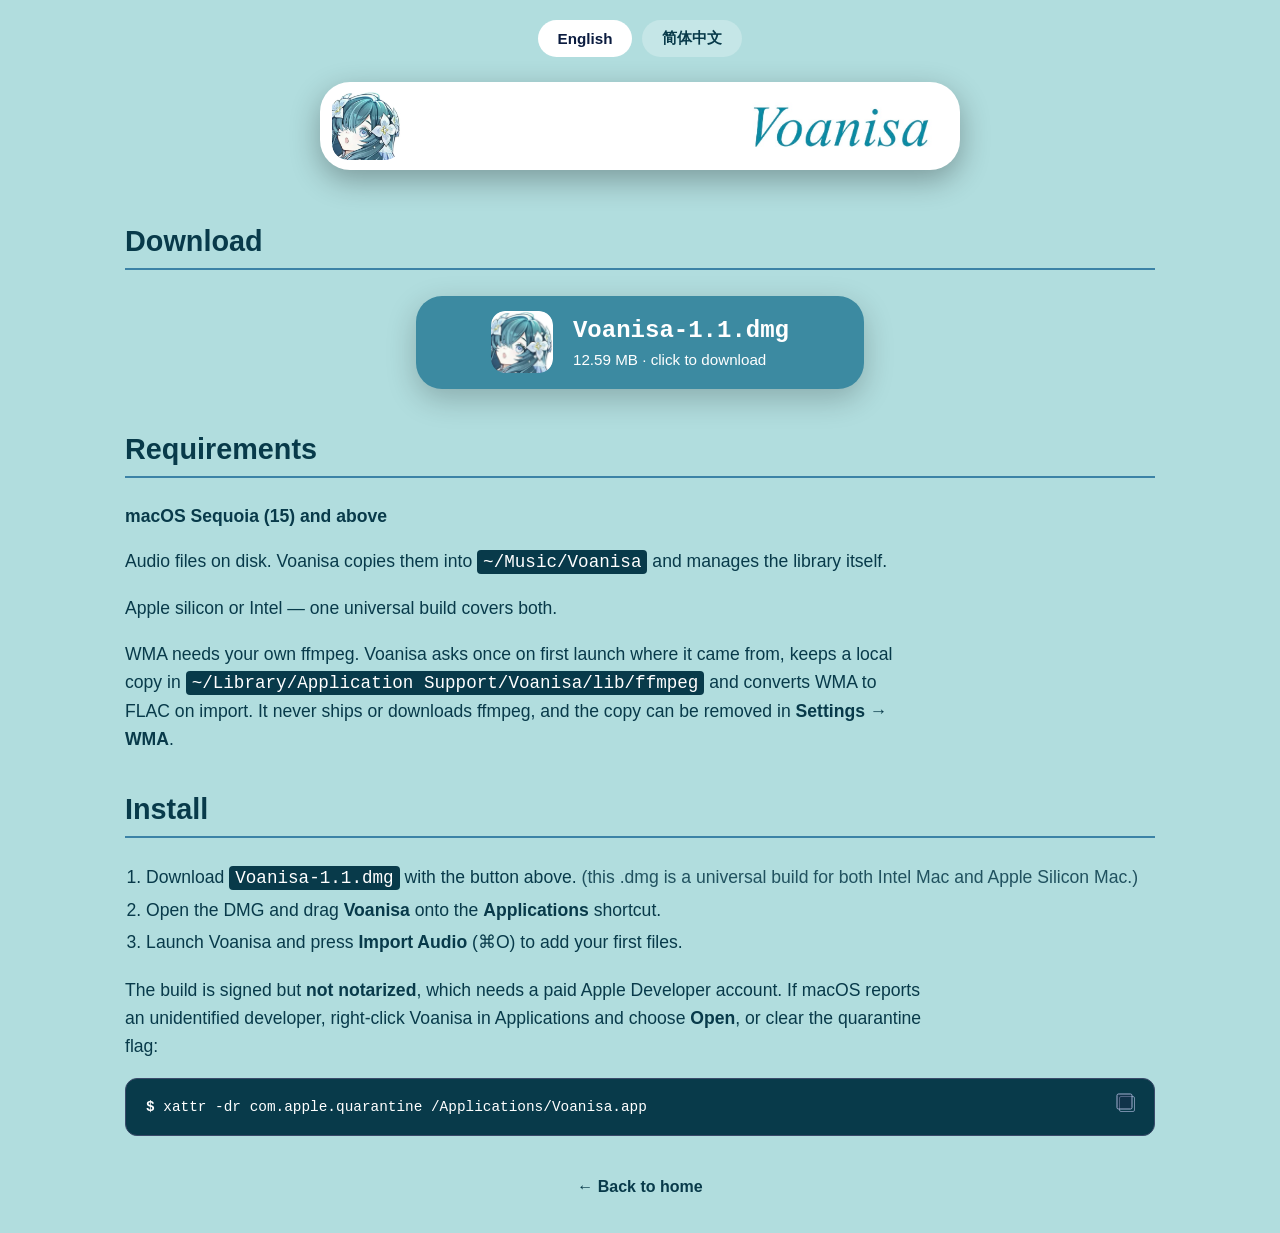
==== commit 9d7d95d0: "Publish 1.1 on the site Co-authored-by: Copilot <223556219+Copilot@users.noreply.github.com>" ====
--- a/Downloads/index.html
+++ b/Downloads/index.html
@@ -137,7 +137,7 @@
             font-weight: bold;
         }
 
-        /* 行内代码（如 Voanisa-1.0.8.dmg）整体不拆分：一行放不下时整块挪到下一行，
+        /* 行内代码（如 Voanisa-1.1.dmg）整体不拆分：一行放不下时整块挪到下一行，
            而不是在「.」处断成两半。只有单块长过一整行时才允许断开，避免溢出。 */
         code {
             white-space: nowrap;
@@ -609,12 +609,12 @@
     <h2 class="download-heading" data-lang="en">Download</h2>
     <h2 class="download-heading" data-lang="zh">下载</h2>
 
-    <a href="https://github.com/Sha0huaZhang/Voanisa/releases/latest/download/Voanisa-1.0.7.dmg" class="download-card">
+    <a href="https://github.com/Sha0huaZhang/Voanisa/releases/latest/download/Voanisa-1.1.dmg" class="download-card">
         <img src="../images/logo1.png?v=2" alt="" class="download-card-icon">
         <span class="download-card-text">
-            <span class="download-card-name">Voanisa-1.0.7.dmg</span>
-            <span class="download-card-size" data-lang="en">12.24 MB · click to download</span>
-            <span class="download-card-size" data-lang="zh">12.24 MB · 点击下载</span>
+            <span class="download-card-name">Voanisa-1.1.dmg</span>
+            <span class="download-card-size" data-lang="en">12.59 MB · click to download</span>
+            <span class="download-card-size" data-lang="zh">12.59 MB · 点击下载</span>
         </span>
     </a>
 
@@ -628,17 +628,27 @@
         <p style="font-size: 1.1rem; line-height: 1.6; " data-lang="zh">本地磁盘上的音频文件。Voanisa 会把它们复制到 <code style="background-color: var(--ink); color: #ffffff; padding: 2px 6px; border-radius: 4px;">~/Music/Voanisa</code>，并自行管理曲库。</p>
         <p style="font-size: 1.1rem; line-height: 1.6; " data-lang="en">Apple silicon or Intel — one universal build covers both.</p>
         <p style="font-size: 1.1rem; line-height: 1.6; " data-lang="zh">Apple 芯片或 Intel 均可 —— 通用版已同时支持。</p>
+        <p style="font-size: 1.1rem; line-height: 1.6; " data-lang="en">
+            WMA needs your own ffmpeg. Voanisa asks once on first launch where it came from, keeps a local copy in
+            <code style="background-color: var(--ink); color: #ffffff; padding: 2px 6px; border-radius: 4px;">~/Library/Application Support/Voanisa/lib/ffmpeg</code>
+            and converts WMA to FLAC on import. It never ships or downloads ffmpeg, and the copy can be removed in <strong>Settings → WMA</strong>.
+        </p>
+        <p style="font-size: 1.1rem; line-height: 1.6; " data-lang="zh">
+            WMA 需要你自己的 ffmpeg。首次启动时 Voanisa 会询问它是用什么装的，并在
+            <code style="background-color: var(--ink); color: #ffffff; padding: 2px 6px; border-radius: 4px;">~/Library/Application Support/Voanisa/lib/ffmpeg</code>
+            保留一份本地副本，导入时把 WMA 转成 FLAC。它不会打包或下载 ffmpeg，这份副本可以在<strong>设置 → WMA</strong> 里删除。
+        </p>
 
         <h2 style="font-size: 1.8rem; border-bottom: 2px solid var(--rule); padding-bottom: 10px; margin-top: 40px;" data-lang="en">Install</h2>
         <h2 style="font-size: 1.8rem; border-bottom: 2px solid var(--rule); padding-bottom: 10px; margin-top: 40px;" data-lang="zh">安装</h2>
 
         <ol style="font-size: 1.1rem; line-height: 1.8; padding-left: 1.2em;" data-lang="en">
-            <li>Download <code style="background-color: var(--ink); color: #ffffff; padding: 2px 6px; border-radius: 4px;">Voanisa-1.0.7.dmg</code> with the button above. <span style="opacity: 0.85;">(this .dmg is a universal build for both Intel Mac and Apple Silicon Mac.)</span></li>
+            <li>Download <code style="background-color: var(--ink); color: #ffffff; padding: 2px 6px; border-radius: 4px;">Voanisa-1.1.dmg</code> with the button above. <span style="opacity: 0.85;">(this .dmg is a universal build for both Intel Mac and Apple Silicon Mac.)</span></li>
             <li>Open the DMG and drag <strong>Voanisa</strong> onto the <strong>Applications</strong> shortcut.</li>
             <li>Launch Voanisa and press <strong>Import Audio</strong> (⌘O) to add your first files.</li>
         </ol>
         <ol style="font-size: 1.1rem; line-height: 1.8; padding-left: 1.2em;" data-lang="zh">
-            <li>点击上方按钮下载 <code style="background-color: var(--ink); color: #ffffff; padding: 2px 6px; border-radius: 4px;">Voanisa-1.0.7.dmg</code>。<span style="opacity: 0.85;">（此 .dmg 为 Intel Mac 和 Apple Silicon Mac 通用版本）</span></li>
+            <li>点击上方按钮下载 <code style="background-color: var(--ink); color: #ffffff; padding: 2px 6px; border-radius: 4px;">Voanisa-1.1.dmg</code>。<span style="opacity: 0.85;">（此 .dmg 为 Intel Mac 和 Apple Silicon Mac 通用版本）</span></li>
             <li>打开 DMG，把 <strong>Voanisa</strong> 拖到 <strong>Applications</strong> 快捷方式上。</li>
             <li>启动 Voanisa，点「导入音频」（⌘O）添加第一批文件。</li>
         </ol>
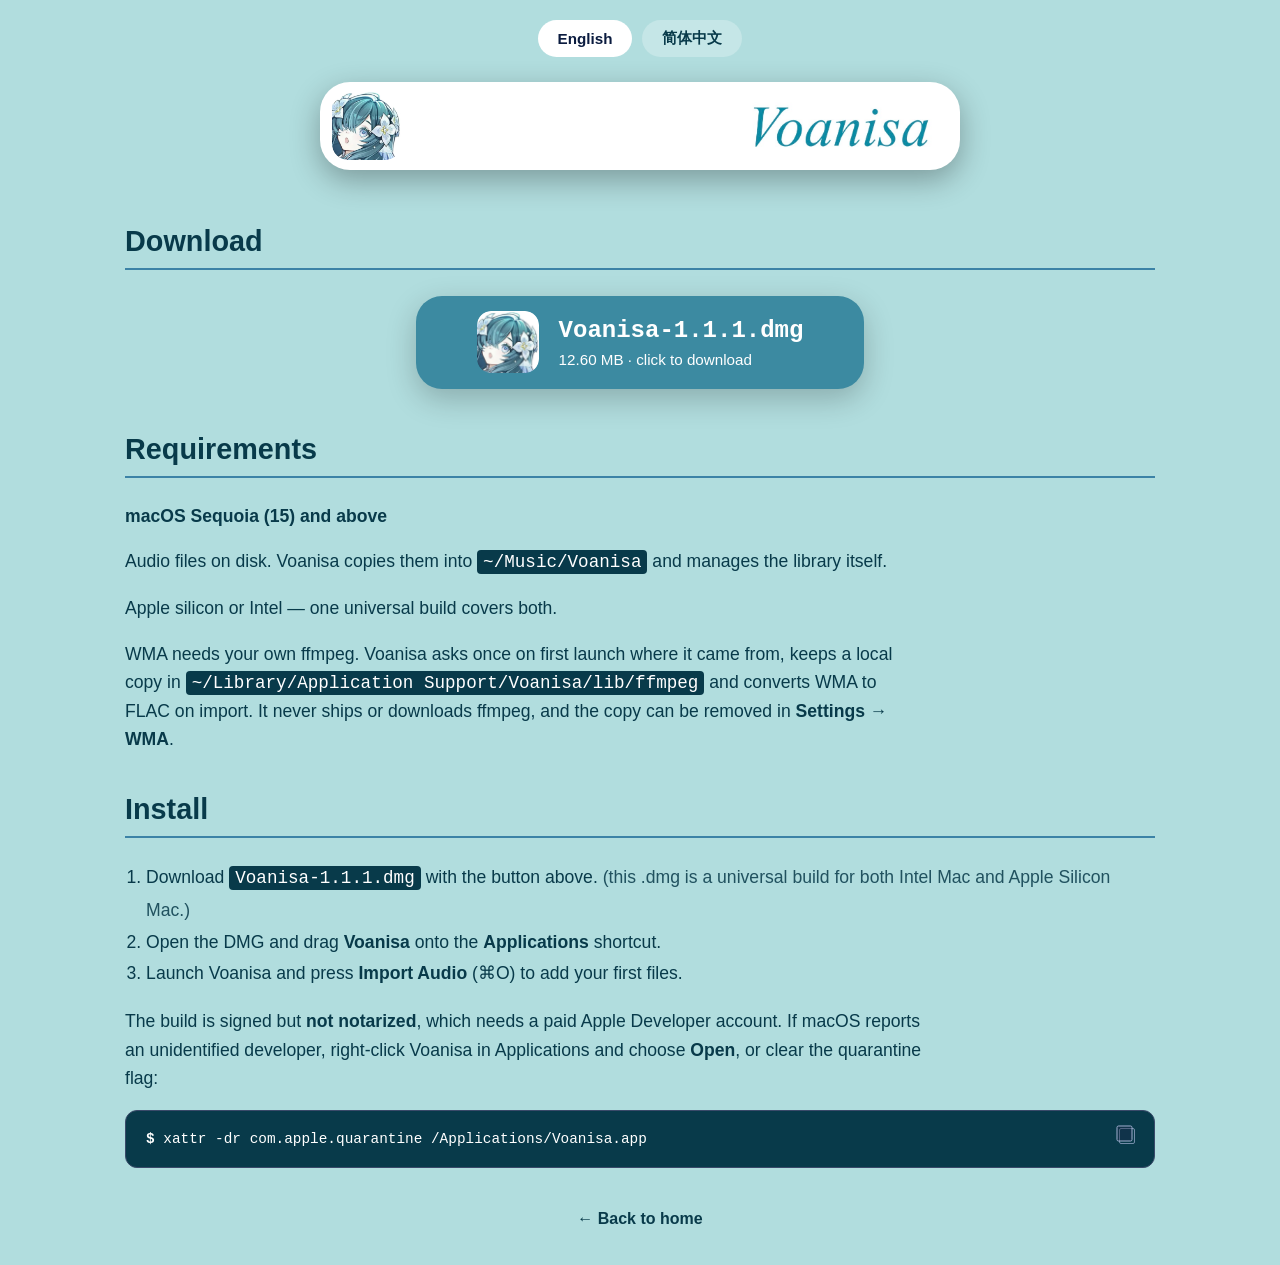
==== commit 51e68f9d: "Publish 1.1.1 on the site Co-authored-by: Copilot <223556219+Copilot@users.noreply.github.com>" ====
--- a/Downloads/index.html
+++ b/Downloads/index.html
@@ -137,7 +137,7 @@
             font-weight: bold;
         }
 
-        /* 行内代码（如 Voanisa-1.1.dmg）整体不拆分：一行放不下时整块挪到下一行，
+        /* 行内代码（如 Voanisa-1.1.1.dmg）整体不拆分：一行放不下时整块挪到下一行，
            而不是在「.」处断成两半。只有单块长过一整行时才允许断开，避免溢出。 */
         code {
             white-space: nowrap;
@@ -609,12 +609,12 @@
     <h2 class="download-heading" data-lang="en">Download</h2>
     <h2 class="download-heading" data-lang="zh">下载</h2>
 
-    <a href="https://github.com/Sha0huaZhang/Voanisa/releases/latest/download/Voanisa-1.1.dmg" class="download-card">
+    <a href="https://github.com/Sha0huaZhang/Voanisa/releases/latest/download/Voanisa-1.1.1.dmg" class="download-card">
         <img src="../images/logo1.png?v=2" alt="" class="download-card-icon">
         <span class="download-card-text">
-            <span class="download-card-name">Voanisa-1.1.dmg</span>
-            <span class="download-card-size" data-lang="en">12.59 MB · click to download</span>
-            <span class="download-card-size" data-lang="zh">12.59 MB · 点击下载</span>
+            <span class="download-card-name">Voanisa-1.1.1.dmg</span>
+            <span class="download-card-size" data-lang="en">12.60 MB · click to download</span>
+            <span class="download-card-size" data-lang="zh">12.60 MB · 点击下载</span>
         </span>
     </a>
 
@@ -643,12 +643,12 @@
         <h2 style="font-size: 1.8rem; border-bottom: 2px solid var(--rule); padding-bottom: 10px; margin-top: 40px;" data-lang="zh">安装</h2>
 
         <ol style="font-size: 1.1rem; line-height: 1.8; padding-left: 1.2em;" data-lang="en">
-            <li>Download <code style="background-color: var(--ink); color: #ffffff; padding: 2px 6px; border-radius: 4px;">Voanisa-1.1.dmg</code> with the button above. <span style="opacity: 0.85;">(this .dmg is a universal build for both Intel Mac and Apple Silicon Mac.)</span></li>
+            <li>Download <code style="background-color: var(--ink); color: #ffffff; padding: 2px 6px; border-radius: 4px;">Voanisa-1.1.1.dmg</code> with the button above. <span style="opacity: 0.85;">(this .dmg is a universal build for both Intel Mac and Apple Silicon Mac.)</span></li>
             <li>Open the DMG and drag <strong>Voanisa</strong> onto the <strong>Applications</strong> shortcut.</li>
             <li>Launch Voanisa and press <strong>Import Audio</strong> (⌘O) to add your first files.</li>
         </ol>
         <ol style="font-size: 1.1rem; line-height: 1.8; padding-left: 1.2em;" data-lang="zh">
-            <li>点击上方按钮下载 <code style="background-color: var(--ink); color: #ffffff; padding: 2px 6px; border-radius: 4px;">Voanisa-1.1.dmg</code>。<span style="opacity: 0.85;">（此 .dmg 为 Intel Mac 和 Apple Silicon Mac 通用版本）</span></li>
+            <li>点击上方按钮下载 <code style="background-color: var(--ink); color: #ffffff; padding: 2px 6px; border-radius: 4px;">Voanisa-1.1.1.dmg</code>。<span style="opacity: 0.85;">（此 .dmg 为 Intel Mac 和 Apple Silicon Mac 通用版本）</span></li>
             <li>打开 DMG，把 <strong>Voanisa</strong> 拖到 <strong>Applications</strong> 快捷方式上。</li>
             <li>启动 Voanisa，点「导入音频」（⌘O）添加第一批文件。</li>
         </ol>
